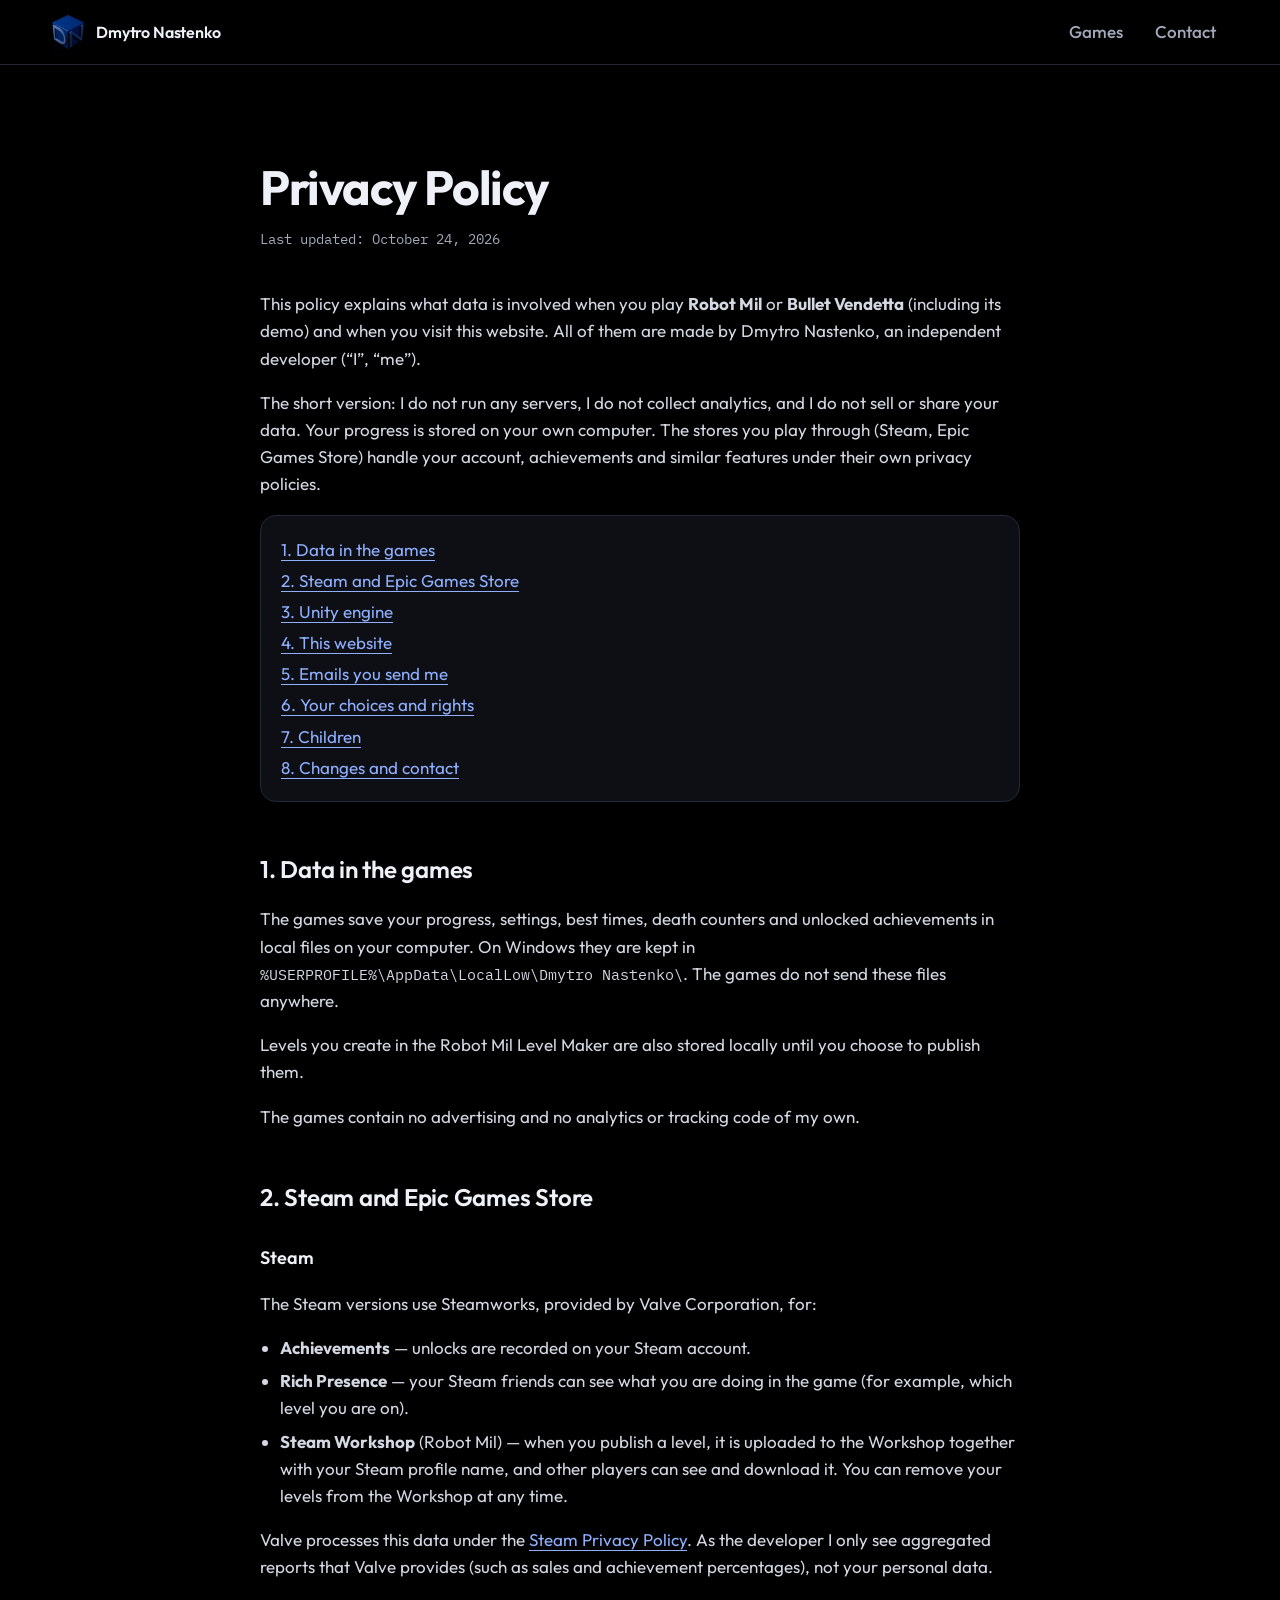
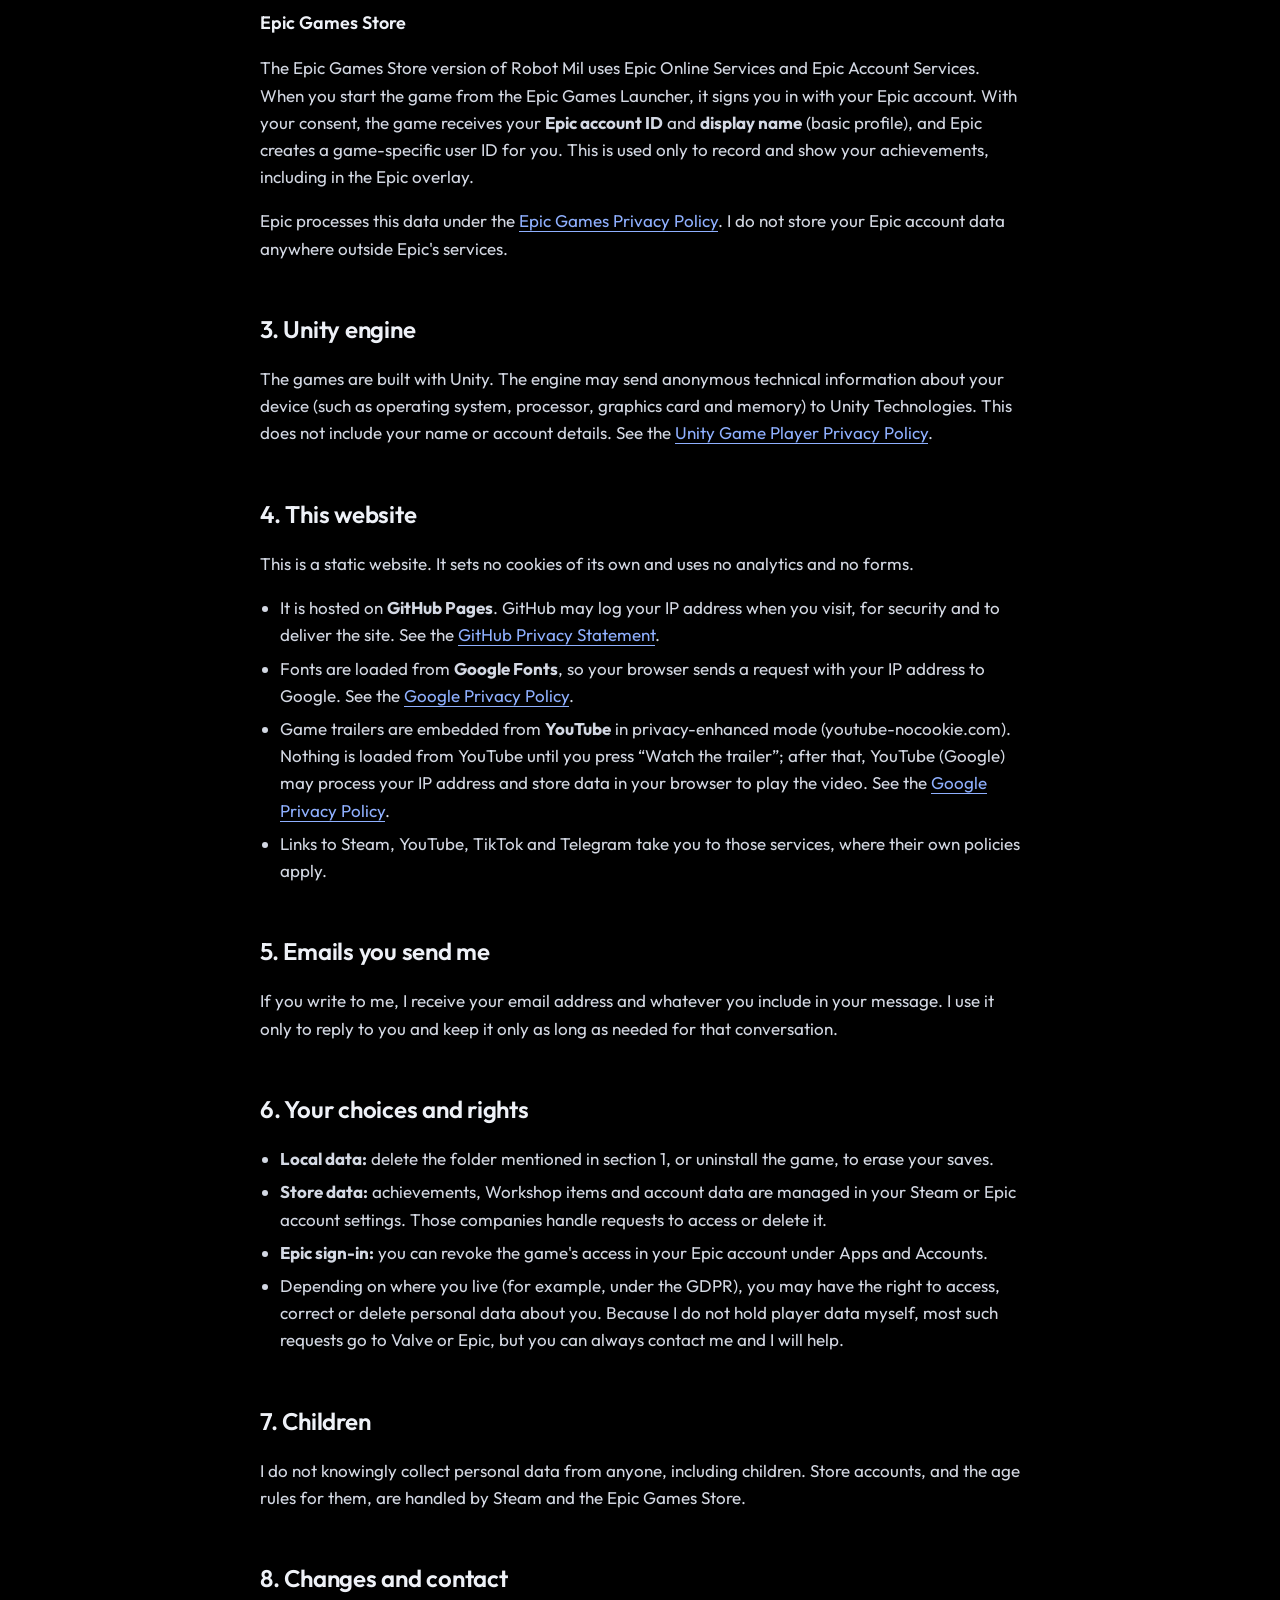
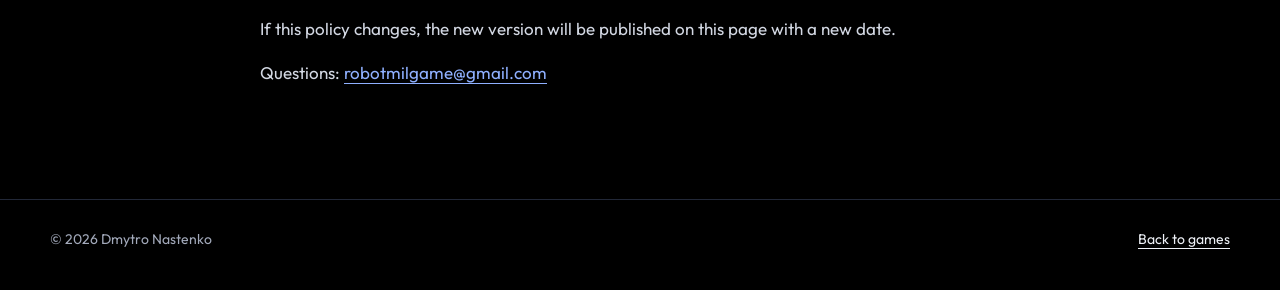
==== privacy.html @ 5d0a9bc9 "Add YouTube trailers and a screenshot lightbox Each game's key art is now a click-to-play poster for" ====
<!doctype html>
<html lang="en">
<head>
  <meta charset="utf-8">
  <meta name="viewport" content="width=device-width, initial-scale=1">
  <title>Privacy Policy — Dmytro Nastenko</title>
  <meta name="description" content="Privacy policy for the games Robot Mil and Bullet Vendetta and for this website.">
  <meta name="theme-color" content="#000000">
  <link rel="icon" href="assets/img/favicon.ico" sizes="any">
  <link rel="icon" href="assets/img/favicon-32.png" type="image/png" sizes="32x32">
  <link rel="apple-touch-icon" href="assets/img/apple-touch-icon.png">
  <link rel="preconnect" href="https://fonts.googleapis.com">
  <link rel="preconnect" href="https://fonts.gstatic.com" crossorigin>
  <link rel="stylesheet" href="https://fonts.googleapis.com/css2?family=IBM+Plex+Mono:wght@400;500&family=Outfit:wght@400;500;600;700&display=swap">
  <link rel="stylesheet" href="assets/css/site.css">
</head>
<body>
  <a class="skip" href="#main">Skip to content</a>

  <header class="top top--static">
    <div class="wrap">
      <a class="wordmark" href="./" aria-label="Dmytro Nastenko, home">
        <img src="assets/img/logo.webp" width="36" height="36" alt="">
        <span>Dmytro Nastenko</span>
      </a>
      <nav aria-label="Main">
        <ul class="nav">
          <li><a href="./#robot-mil">Games</a></li>
          <li><a href="./#contact">Contact</a></li>
        </ul>
      </nav>
    </div>
  </header>

  <main id="main" class="legal">
    <div class="wrap">
      <h1>Privacy Policy</h1>
      <p class="updated">Last updated: October 24, 2026</p>

      <p>This policy explains what data is involved when you play <strong>Robot Mil</strong> or <strong>Bullet Vendetta</strong> (including its demo) and when you visit this website. All of them are made by Dmytro Nastenko, an independent developer (“I”, “me”).</p>
      <p>The short version: I do not run any servers, I do not collect analytics, and I do not sell or share your data. Your progress is stored on your own computer. The stores you play through (Steam, Epic Games Store) handle your account, achievements and similar features under their own privacy policies.</p>

      <nav aria-label="On this page">
        <ul class="toc">
          <li><a href="#games">1. Data in the games</a></li>
          <li><a href="#stores">2. Steam and Epic Games Store</a></li>
          <li><a href="#engine">3. Unity engine</a></li>
          <li><a href="#website">4. This website</a></li>
          <li><a href="#contact-me">5. Emails you send me</a></li>
          <li><a href="#rights">6. Your choices and rights</a></li>
          <li><a href="#children">7. Children</a></li>
          <li><a href="#changes">8. Changes and contact</a></li>
        </ul>
      </nav>

      <h2 id="games">1. Data in the games</h2>
      <p>The games save your progress, settings, best times, death counters and unlocked achievements in local files on your computer. On Windows they are kept in <code>%USERPROFILE%\AppData\LocalLow\Dmytro Nastenko\</code>. The games do not send these files anywhere.</p>
      <p>Levels you create in the Robot Mil Level Maker are also stored locally until you choose to publish them.</p>
      <p>The games contain no advertising and no analytics or tracking code of my own.</p>

      <h2 id="stores">2. Steam and Epic Games Store</h2>

      <h3>Steam</h3>
      <p>The Steam versions use Steamworks, provided by Valve Corporation, for:</p>
      <ul>
        <li><strong>Achievements</strong> — unlocks are recorded on your Steam account.</li>
        <li><strong>Rich Presence</strong> — your Steam friends can see what you are doing in the game (for example, which level you are on).</li>
        <li><strong>Steam Workshop</strong> (Robot Mil) — when you publish a level, it is uploaded to the Workshop together with your Steam profile name, and other players can see and download it. You can remove your levels from the Workshop at any time.</li>
      </ul>
      <p>Valve processes this data under the <a href="https://store.steampowered.com/privacy_agreement/" rel="noopener">Steam Privacy Policy</a>. As the developer I only see aggregated reports that Valve provides (such as sales and achievement percentages), not your personal data.</p>

      <h3>Epic Games Store</h3>
      <p>The Epic Games Store version of Robot Mil uses Epic Online Services and Epic Account Services. When you start the game from the Epic Games Launcher, it signs you in with your Epic account. With your consent, the game receives your <strong>Epic account ID</strong> and <strong>display name</strong> (basic profile), and Epic creates a game-specific user ID for you. This is used only to record and show your achievements, including in the Epic overlay.</p>
      <p>Epic processes this data under the <a href="https://www.epicgames.com/site/privacypolicy" rel="noopener">Epic Games Privacy Policy</a>. I do not store your Epic account data anywhere outside Epic's services.</p>

      <h2 id="engine">3. Unity engine</h2>
      <p>The games are built with Unity. The engine may send anonymous technical information about your device (such as operating system, processor, graphics card and memory) to Unity Technologies. This does not include your name or account details. See the <a href="https://unity.com/legal/game-player-and-app-user-privacy-policy" rel="noopener">Unity Game Player Privacy Policy</a>.</p>

      <h2 id="website">4. This website</h2>
      <p>This is a static website. It sets no cookies of its own and uses no analytics and no forms.</p>
      <ul>
        <li>It is hosted on <strong>GitHub Pages</strong>. GitHub may log your IP address when you visit, for security and to deliver the site. See the <a href="https://docs.github.com/en/site-policy/privacy-policies/github-general-privacy-statement" rel="noopener">GitHub Privacy Statement</a>.</li>
        <li>Fonts are loaded from <strong>Google Fonts</strong>, so your browser sends a request with your IP address to Google. See the <a href="https://policies.google.com/privacy" rel="noopener">Google Privacy Policy</a>.</li>
        <li>Game trailers are embedded from <strong>YouTube</strong> in privacy-enhanced mode (youtube-nocookie.com). Nothing is loaded from YouTube until you press “Watch the trailer”; after that, YouTube (Google) may process your IP address and store data in your browser to play the video. See the <a href="https://policies.google.com/privacy" rel="noopener">Google Privacy Policy</a>.</li>
        <li>Links to Steam, YouTube, TikTok and Telegram take you to those services, where their own policies apply.</li>
      </ul>

      <h2 id="contact-me">5. Emails you send me</h2>
      <p>If you write to me, I receive your email address and whatever you include in your message. I use it only to reply to you and keep it only as long as needed for that conversation.</p>

      <h2 id="rights">6. Your choices and rights</h2>
      <ul>
        <li><strong>Local data:</strong> delete the folder mentioned in section 1, or uninstall the game, to erase your saves.</li>
        <li><strong>Store data:</strong> achievements, Workshop items and account data are managed in your Steam or Epic account settings. Those companies handle requests to access or delete it.</li>
        <li><strong>Epic sign-in:</strong> you can revoke the game's access in your Epic account under Apps and Accounts.</li>
        <li>Depending on where you live (for example, under the GDPR), you may have the right to access, correct or delete personal data about you. Because I do not hold player data myself, most such requests go to Valve or Epic, but you can always contact me and I will help.</li>
      </ul>

      <h2 id="children">7. Children</h2>
      <p>I do not knowingly collect personal data from anyone, including children. Store accounts, and the age rules for them, are handled by Steam and the Epic Games Store.</p>

      <h2 id="changes">8. Changes and contact</h2>
      <p>If this policy changes, the new version will be published on this page with a new date.</p>
      <p>Questions: <a href="mailto:robotmilgame@gmail.com">robotmilgame@gmail.com</a></p>
    </div>
  </main>

  <footer class="foot">
    <div class="wrap">
      <span>© 2026 Dmytro Nastenko</span>
      <a href="./">Back to games</a>
    </div>
  </footer>
</body>
</html>
---- assets/css/site.css ----
:root {
  --bg: #000;
  --surface: #0d0f15;
  --surface-2: #141824;
  --line: #222838;
  --text: #eef1f7;
  --muted: #a2a9ba;
  --focus: #8fb0ff;

  /* Studio blue, taken from the DN cube */
  --brand: #2f5ae8;
  --brand-deep: #002e7d;
  --brand-soft: #8fb0ff;

  --rm: #3f51e8;
  --rm-soft: #8f9bff;
  --bv: #d8331f;
  --bv-soft: #f2a23a;

  --display: "Outfit", system-ui, -apple-system, "Segoe UI", sans-serif;
  --sans: "Outfit", system-ui, -apple-system, "Segoe UI", sans-serif;
  --mono: "IBM Plex Mono", ui-monospace, "Cascadia Mono", monospace;

  --radius: 16px;
  --radius-sm: 10px;
  --wrap: 1180px;
  --gutter: clamp(16px, 4vw, 40px);
  --ease: cubic-bezier(0.2, 0.7, 0.2, 1);
}

*,
*::before,
*::after {
  box-sizing: border-box;
}

body {
  margin: 0;
  background: var(--bg);
  color: var(--text);
  font: 400 1.0625rem/1.6 var(--sans);
  -webkit-font-smoothing: antialiased;
}

img {
  display: block;
  max-width: 100%;
  height: auto;
}

a {
  color: inherit;
}

:focus-visible {
  outline: 3px solid var(--focus);
  outline-offset: 3px;
  border-radius: 4px;
}

.wrap {
  width: min(100% - 2 * var(--gutter), var(--wrap));
  margin-inline: auto;
}

.skip {
  position: absolute;
  left: 8px;
  top: -60px;
  z-index: 50;
  padding: 10px 14px;
  border-radius: var(--radius-sm);
  background: var(--focus);
  color: #000;
  font-weight: 600;
  text-decoration: none;
}

.skip:focus {
  top: 8px;
}

/* ---------- Header ---------- */

.top {
  position: fixed;
  inset: 0 0 auto;
  z-index: 20;
  background: rgb(0 0 0 / 0.55);
  backdrop-filter: blur(12px);
  -webkit-backdrop-filter: blur(12px);
  border-bottom: 1px solid rgb(255 255 255 / 0.06);
}

.top--static {
  position: static;
  background: transparent;
  backdrop-filter: none;
  -webkit-backdrop-filter: none;
  border-bottom-color: var(--line);
}

.top .wrap {
  display: flex;
  align-items: center;
  justify-content: space-between;
  gap: 16px;
  min-height: 64px;
}

.wordmark {
  display: inline-flex;
  align-items: center;
  gap: 10px;
  font: 600 1rem/1 var(--display);
  letter-spacing: -0.01em;
  text-decoration: none;
}

.wordmark img {
  width: 36px;
  height: 36px;
  flex: none;
  border-radius: 7px;
}

.nav {
  display: flex;
  gap: 4px;
  margin: 0;
  padding: 0;
  list-style: none;
}

.nav a {
  display: inline-flex;
  align-items: center;
  min-height: 44px;
  padding: 0 14px;
  border-radius: 999px;
  font-weight: 500;
  color: var(--muted);
  text-decoration: none;
  transition: color 0.2s, background-color 0.2s;
}

.nav a:hover {
  color: var(--text);
  background: rgb(255 255 255 / 0.06);
}

/* ---------- Scroll intro (DN cube) ---------- */

.intro {
  position: relative;
  height: 280vh;
  background: #000;
}

.intro__stage {
  position: sticky;
  top: 0;
  height: 100vh;
  height: 100svh;
  overflow: hidden;
}

.intro__canvas {
  position: absolute;
  inset: 0;
  width: 100%;
  height: 100%;
}

.intro__copy {
  position: absolute;
  inset: auto 0 0;
  padding-bottom: clamp(28px, 6vh, 64px);
  background: linear-gradient(to top, #000 35%, rgb(0 0 0 / 0));
  padding-top: 96px;
}

.eyebrow {
  margin: 0 0 12px;
  font: 500 0.8125rem/1.5 var(--mono);
  letter-spacing: 0.04em;
  text-transform: uppercase;
  color: var(--brand-soft);
}

.intro h1 {
  margin: 0;
  font: 700 clamp(2.5rem, 7vw, 5.5rem)/1 var(--display);
  letter-spacing: -0.035em;
}

.intro__more {
  display: grid;
  grid-template-columns: minmax(0, 1.1fr) minmax(0, 1fr);
  gap: 20px 48px;
  align-items: end;
  margin-top: 20px;
}

.intro__more p {
  max-width: 52ch;
  margin: 0;
  font-size: 1.125rem;
  color: var(--muted);
}

.games-index {
  display: grid;
  grid-template-columns: 1fr 1fr;
  gap: 10px;
  margin: 0;
  padding: 0;
  list-style: none;
}

.games-index a {
  display: block;
  height: 100%;
  padding: 14px 16px;
  border: 1px solid var(--line);
  border-radius: var(--radius-sm);
  background: rgb(13 15 21 / 0.8);
  text-decoration: none;
  transition: border-color 0.2s, background-color 0.2s;
}

.games-index a:hover {
  border-color: var(--brand);
  background: var(--surface-2);
}

.games-index strong {
  display: block;
  font-weight: 600;
}

.games-index small {
  display: block;
  font-size: 0.875rem;
  color: var(--muted);
}

.scroll-cue {
  position: absolute;
  left: 50%;
  bottom: 18px;
  display: flex;
  flex-direction: column;
  align-items: center;
  gap: 6px;
  translate: -50% 0;
  font: 500 0.75rem var(--mono);
  letter-spacing: 0.08em;
  text-transform: uppercase;
  color: var(--muted);
  transition: opacity 0.3s;
}

.scroll-cue span {
  width: 1px;
  height: 28px;
  background: linear-gradient(var(--brand-soft), transparent);
}

/* Scroll states, set by intro.js. Without JS everything is simply visible. */
.js .intro__copy {
  pointer-events: none;
}

.js .intro__more {
  opacity: 0;
  translate: 0 16px;
  transition: opacity 0.5s var(--ease), translate 0.5s var(--ease);
}

.js .intro.is-revealed .intro__more {
  opacity: 1;
  translate: 0 0;
}

.js .intro.is-revealed .intro__copy {
  pointer-events: auto;
}

.intro.is-scrolled .scroll-cue {
  opacity: 0;
}

.no-js-hide {
  display: none;
}

.js .no-js-hide {
  display: flex;
}

/* ---------- Game sections ---------- */

.game {
  --accent: var(--rm);
  --accent-soft: var(--rm-soft);
  padding: clamp(64px, 9vw, 120px) 0;
  border-top: 1px solid var(--line);
  scroll-margin-top: 64px;
  background:
    radial-gradient(60% 50% at 15% 0%, rgb(63 81 232 / 0.12), transparent 70%),
    var(--bg);
}

.game--bv {
  --accent: var(--bv);
  --accent-soft: var(--bv-soft);
  background:
    radial-gradient(60% 50% at 85% 0%, rgb(216 51 31 / 0.12), transparent 70%),
    var(--bg);
}

.game__grid {
  display: grid;
  grid-template-columns: minmax(0, 1.35fr) minmax(0, 1fr);
  gap: clamp(28px, 4vw, 56px);
  align-items: center;
}

.game--bv .game__media {
  order: 2;
}

.trailer {
  position: relative;
  aspect-ratio: 16 / 9;
  overflow: hidden;
  border: 1px solid var(--line);
  border-radius: var(--radius);
  background: #000;
  box-shadow: 0 30px 80px -30px rgb(0 0 0 / 0.9);
}

.trailer img,
.trailer iframe {
  display: block;
  width: 100%;
  height: 100%;
  border: 0;
  object-fit: cover;
}

.trailer::after {
  content: "";
  position: absolute;
  inset: 0;
  background: linear-gradient(to top, rgb(0 0 0 / 0.55), transparent 55%);
  pointer-events: none;
  transition: opacity 0.2s;
}

.trailer.is-playing::after {
  display: none;
}

.trailer__play {
  position: absolute;
  inset: 0;
  z-index: 1;
  display: flex;
  align-items: flex-end;
  padding: 20px;
  border-radius: inherit;
  color: #0a0b10;
  text-decoration: none;
}

.trailer__pill {
  display: inline-flex;
  align-items: center;
  gap: 10px;
  min-height: 48px;
  padding: 0 20px 0 12px;
  border-radius: 999px;
  background: rgb(255 255 255 / 0.94);
  font-weight: 600;
  box-shadow: 0 10px 30px -10px rgb(0 0 0 / 0.8);
  transition: transform 0.2s var(--ease), background-color 0.2s;
}

.trailer__pill svg {
  width: 28px;
  height: 28px;
  padding: 6px;
  border-radius: 50%;
  background: var(--accent);
  color: #fff;
}

.trailer__play:hover .trailer__pill {
  transform: scale(1.04);
  background: #fff;
}

.trailer__play:focus-visible {
  outline-offset: -4px;
}

.trailer img {
  transition: transform 0.4s var(--ease);
}

.trailer:has(.trailer__play:hover) img {
  transform: scale(1.02);
}

.trailer__note {
  margin: 10px 0 0;
  font-size: 0.8125rem;
  color: var(--muted);
}

.tag {
  display: inline-flex;
  align-items: center;
  gap: 8px;
  margin: 0 0 16px;
  padding: 6px 12px;
  border: 1px solid var(--line);
  border-radius: 999px;
  font: 500 0.8125rem/1.4 var(--mono);
  color: var(--muted);
}

.tag::before {
  content: "";
  width: 8px;
  height: 8px;
  border-radius: 50%;
  background: var(--accent);
}

.game h2 {
  margin: 0;
  font: 700 clamp(2rem, 4.4vw, 3.25rem)/1.05 var(--display);
  letter-spacing: -0.03em;
}

.game__lede {
  margin: 18px 0 0;
  font-size: 1.125rem;
  color: #d3d8e3;
}

.facts {
  display: grid;
  grid-template-columns: max-content 1fr;
  gap: 8px 20px;
  margin: 26px 0 0;
  padding: 20px 0 0;
  border-top: 1px solid var(--line);
  font-size: 0.9375rem;
}

.facts dt {
  font-family: var(--mono);
  font-size: 0.875rem;
  color: var(--muted);
}

.facts dd {
  margin: 0;
}

.actions {
  display: flex;
  flex-wrap: wrap;
  gap: 12px;
  margin: 28px 0 0;
}

.btn {
  display: inline-flex;
  align-items: center;
  gap: 10px;
  min-height: 48px;
  padding: 0 22px;
  border: 1px solid var(--accent);
  border-radius: 999px;
  background: var(--accent);
  color: #fff;
  font-weight: 600;
  text-decoration: none;
  transition: transform 0.2s var(--ease), box-shadow 0.2s var(--ease), background-color 0.2s;
}

.btn:hover {
  transform: translateY(-2px);
  box-shadow: 0 10px 28px -10px var(--accent);
}

.btn:active {
  transform: translateY(0);
}

.btn--ghost {
  border-color: var(--line);
  background: transparent;
  color: var(--text);
}

.btn--ghost:hover {
  border-color: var(--accent);
  box-shadow: none;
}

.btn svg {
  width: 18px;
  height: 18px;
  flex: none;
}

.note {
  margin: 14px 0 0;
  font-size: 0.875rem;
  color: var(--muted);
}

.features {
  display: grid;
  grid-template-columns: repeat(3, minmax(0, 1fr));
  gap: 12px;
  margin: clamp(40px, 6vw, 64px) 0 0;
  padding: 0;
  list-style: none;
}

.features li {
  padding: 22px;
  border: 1px solid var(--line);
  border-radius: var(--radius);
  background: var(--surface);
}

.features h3 {
  display: flex;
  align-items: center;
  gap: 10px;
  margin: 0 0 6px;
  font-size: 1.0625rem;
  font-weight: 600;
}

.features h3::before {
  content: "";
  width: 6px;
  height: 18px;
  flex: none;
  border-radius: 3px;
  background: var(--accent);
}

.features p {
  margin: 0;
  font-size: 0.9375rem;
  color: var(--muted);
}

.shots {
  display: grid;
  grid-template-columns: repeat(4, minmax(0, 1fr));
  gap: 12px;
  margin: 12px 0 0;
  padding: 0;
  list-style: none;
}

.shots img {
  width: 100%;
  aspect-ratio: 16 / 9;
  object-fit: cover;
  border: 1px solid var(--line);
  border-radius: var(--radius-sm);
}

.shot {
  display: block;
  position: relative;
  overflow: hidden;
  border-radius: var(--radius-sm);
  cursor: zoom-in;
}

.shot img {
  transition: transform 0.3s var(--ease), border-color 0.2s;
}

.shot:hover img {
  transform: scale(1.03);
  border-color: var(--accent);
}

/* ---------- Lightbox ---------- */

html:has(.lightbox[open]) {
  overflow: hidden;
}

.lightbox {
  width: 100vw;
  max-width: none;
  height: 100vh;
  height: 100dvh;
  max-height: none;
  margin: 0;
  padding: 0;
  border: 0;
  background: rgb(0 0 0 / 0.92);
  color: var(--text);
  overscroll-behavior: contain;
}

.lightbox::backdrop {
  background: rgb(0 0 0 / 0.6);
}

.lightbox[open] {
  display: grid;
  place-items: center;
  animation: lightbox-in 0.2s var(--ease);
}

@keyframes lightbox-in {
  from {
    opacity: 0;
  }
}

.lightbox__frame {
  display: flex;
  flex-direction: column;
  align-items: center;
  justify-content: center;
  gap: 14px;
  width: 100%;
  height: 100%;
  margin: 0;
  padding: 72px clamp(16px, 8vw, 96px) 64px;
}

.lightbox__img {
  max-width: 100%;
  max-height: calc(100% - 40px);
  object-fit: contain;
  border-radius: var(--radius-sm);
  box-shadow: 0 30px 80px -20px rgb(0 0 0 / 0.9);
  touch-action: pan-y;
  user-select: none;
}

.lightbox__caption {
  max-width: 70ch;
  font-size: 0.9375rem;
  text-align: center;
  color: var(--muted);
}

.lightbox__count {
  position: absolute;
  top: 20px;
  left: 50%;
  translate: -50% 0;
  margin: 0;
  font: 500 0.875rem var(--mono);
  color: var(--muted);
}

.lightbox__btn {
  position: absolute;
  display: grid;
  place-items: center;
  width: 48px;
  height: 48px;
  padding: 0;
  border: 1px solid rgb(255 255 255 / 0.14);
  border-radius: 50%;
  background: rgb(20 24 36 / 0.85);
  color: var(--text);
  cursor: pointer;
  transition: background-color 0.2s, border-color 0.2s;
}

.lightbox__btn:hover {
  border-color: var(--brand-soft);
  background: var(--surface-2);
}

.lightbox__btn svg {
  width: 22px;
  height: 22px;
}

.lightbox__close {
  top: 12px;
  right: 12px;
}

.lightbox__prev,
.lightbox__next {
  top: 50%;
  translate: 0 -50%;
}

.lightbox__prev {
  left: clamp(8px, 2vw, 24px);
}

.lightbox__next {
  right: clamp(8px, 2vw, 24px);
}

.lightbox__btn[hidden] {
  display: none;
}

@media (max-width: 640px) {
  .lightbox__frame {
    padding-inline: 12px;
    padding-bottom: 96px;
  }

  .lightbox__prev,
  .lightbox__next {
    top: auto;
    bottom: 20px;
    translate: none;
  }

  .lightbox__prev {
    left: calc(50% - 60px);
  }

  .lightbox__next {
    right: calc(50% - 60px);
  }
}

/* ---------- Contact ---------- */

.contact {
  padding: clamp(64px, 9vw, 120px) 0;
  border-top: 1px solid var(--line);
  scroll-margin-top: 64px;
}

.contact h2 {
  margin: 0;
  font: 700 clamp(1.75rem, 3.6vw, 2.5rem)/1.1 var(--display);
  letter-spacing: -0.03em;
}

.contact__grid {
  display: grid;
  grid-template-columns: minmax(0, 1fr) minmax(0, 1fr);
  gap: 40px;
  margin-top: 32px;
}

.contact p {
  margin: 0 0 12px;
  color: var(--muted);
}

.mail {
  font: 500 clamp(1.125rem, 2.6vw, 1.5rem) var(--mono);
  text-underline-offset: 6px;
  text-decoration-thickness: 1px;
  word-break: break-all;
}

.mail:hover {
  color: var(--brand-soft);
}

.socials {
  display: grid;
  grid-template-columns: minmax(0, 1fr);
  gap: 10px;
  margin: 0;
  padding: 0;
  list-style: none;
}

.socials a {
  display: flex;
  align-items: center;
  gap: 14px;
  min-height: 60px;
  padding: 0 18px;
  border: 1px solid var(--line);
  border-radius: var(--radius-sm);
  background: var(--surface);
  text-decoration: none;
  font-weight: 600;
  transition: border-color 0.2s, background-color 0.2s;
}

.socials a:hover {
  border-color: var(--brand);
  background: var(--surface-2);
}

.socials svg {
  width: 22px;
  height: 22px;
  flex: none;
}

.socials span {
  min-width: 0;
  margin-left: auto;
  font: 400 0.8125rem var(--mono);
  color: var(--muted);
  overflow: hidden;
  text-overflow: ellipsis;
  white-space: nowrap;
}

/* ---------- Footer ---------- */

.foot {
  border-top: 1px solid var(--line);
  padding: 28px 0 40px;
  font-size: 0.875rem;
  color: var(--muted);
}

.foot .wrap {
  display: flex;
  flex-wrap: wrap;
  justify-content: space-between;
  gap: 12px;
}

.foot a {
  color: var(--text);
  text-underline-offset: 4px;
}

/* ---------- Legal page ---------- */

.legal {
  padding: clamp(48px, 8vw, 96px) 0;
}

.legal .wrap {
  max-width: 760px;
}

.legal h1 {
  margin: 0;
  font: 700 clamp(2rem, 5vw, 3rem)/1.1 var(--display);
  letter-spacing: -0.03em;
}

.legal .updated {
  margin: 14px 0 40px;
  font-family: var(--mono);
  font-size: 0.875rem;
  color: var(--muted);
}

.legal h2 {
  margin: 48px 0 12px;
  font-size: 1.5rem;
  font-weight: 600;
  letter-spacing: -0.01em;
}

.legal h3 {
  margin: 28px 0 8px;
  font-size: 1.125rem;
  font-weight: 600;
}

.legal p,
.legal li {
  color: #d3d8e3;
}

.legal ul {
  padding-left: 1.25rem;
}

.legal li + li {
  margin-top: 6px;
}

.legal a {
  color: var(--brand-soft);
  text-underline-offset: 4px;
}

.legal code {
  font-family: var(--mono);
  font-size: 0.9em;
}

.toc {
  margin: 0;
  padding: 20px 24px;
  border: 1px solid var(--line);
  border-radius: var(--radius);
  background: var(--surface);
  list-style: none;
}

.toc li + li {
  margin-top: 4px;
}

/* ---------- Responsive ---------- */

@media (max-width: 900px) {
  .game__grid,
  .contact__grid,
  .intro__more {
    grid-template-columns: minmax(0, 1fr);
  }

  .game--bv .game__media {
    order: 0;
  }

  .shots {
    grid-template-columns: repeat(2, minmax(0, 1fr));
  }

  .features {
    grid-template-columns: 1fr;
  }
}

@media (max-width: 520px) {
  .wordmark span {
    display: none;
  }

  .nav a {
    padding: 0 10px;
  }

  .games-index {
    grid-template-columns: 1fr;
  }

  .intro__more p {
    font-size: 1rem;
  }
}

@media (prefers-reduced-motion: reduce) {
  .intro {
    height: auto;
  }

  .intro__stage {
    position: relative;
  }

  .js .intro__more {
    opacity: 1;
    translate: none;
    transition: none;
  }

  .js .intro__copy {
    pointer-events: auto;
  }

  .scroll-cue {
    display: none;
  }

  .btn,
  .btn:hover,
  .shot:hover img,
  .trailer:has(.trailer__play:hover) img,
  .trailer__play:hover .trailer__pill {
    transition: none;
    transform: none;
  }

  .lightbox[open] {
    animation: none;
  }
}
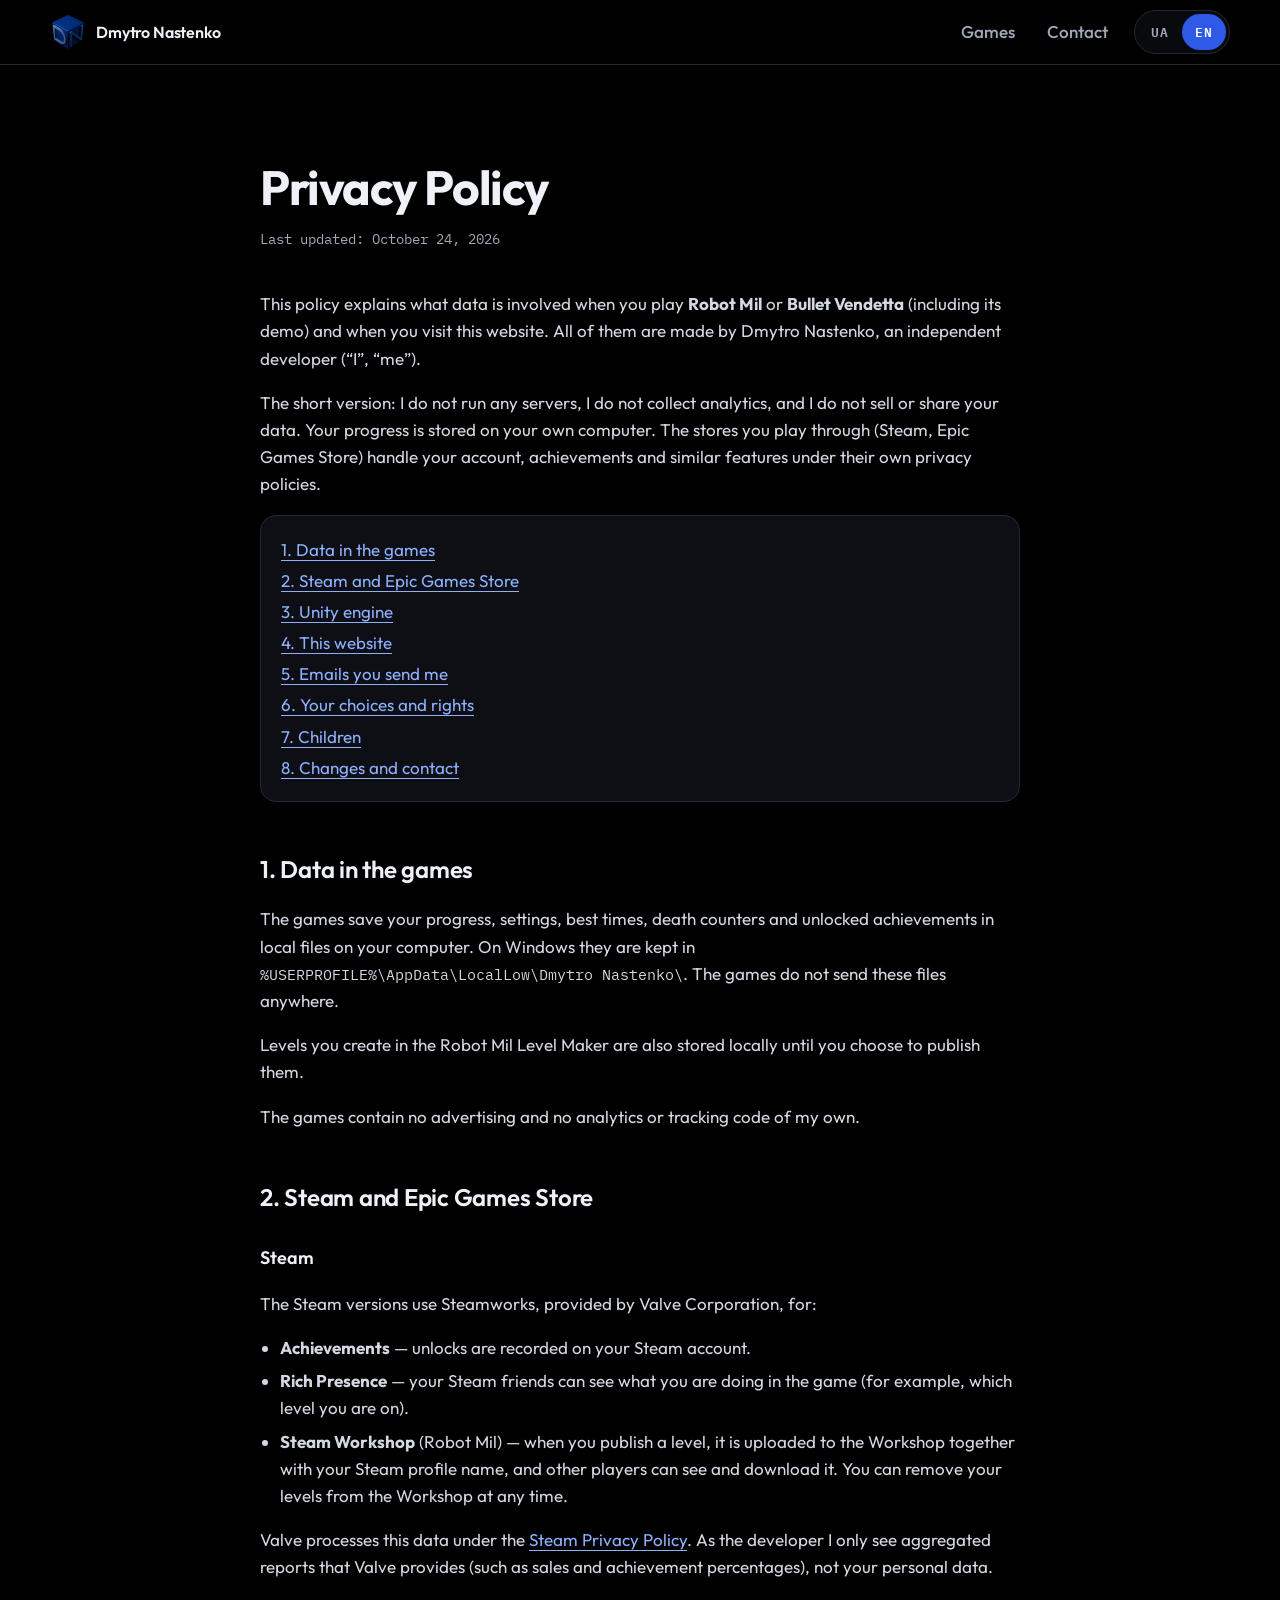
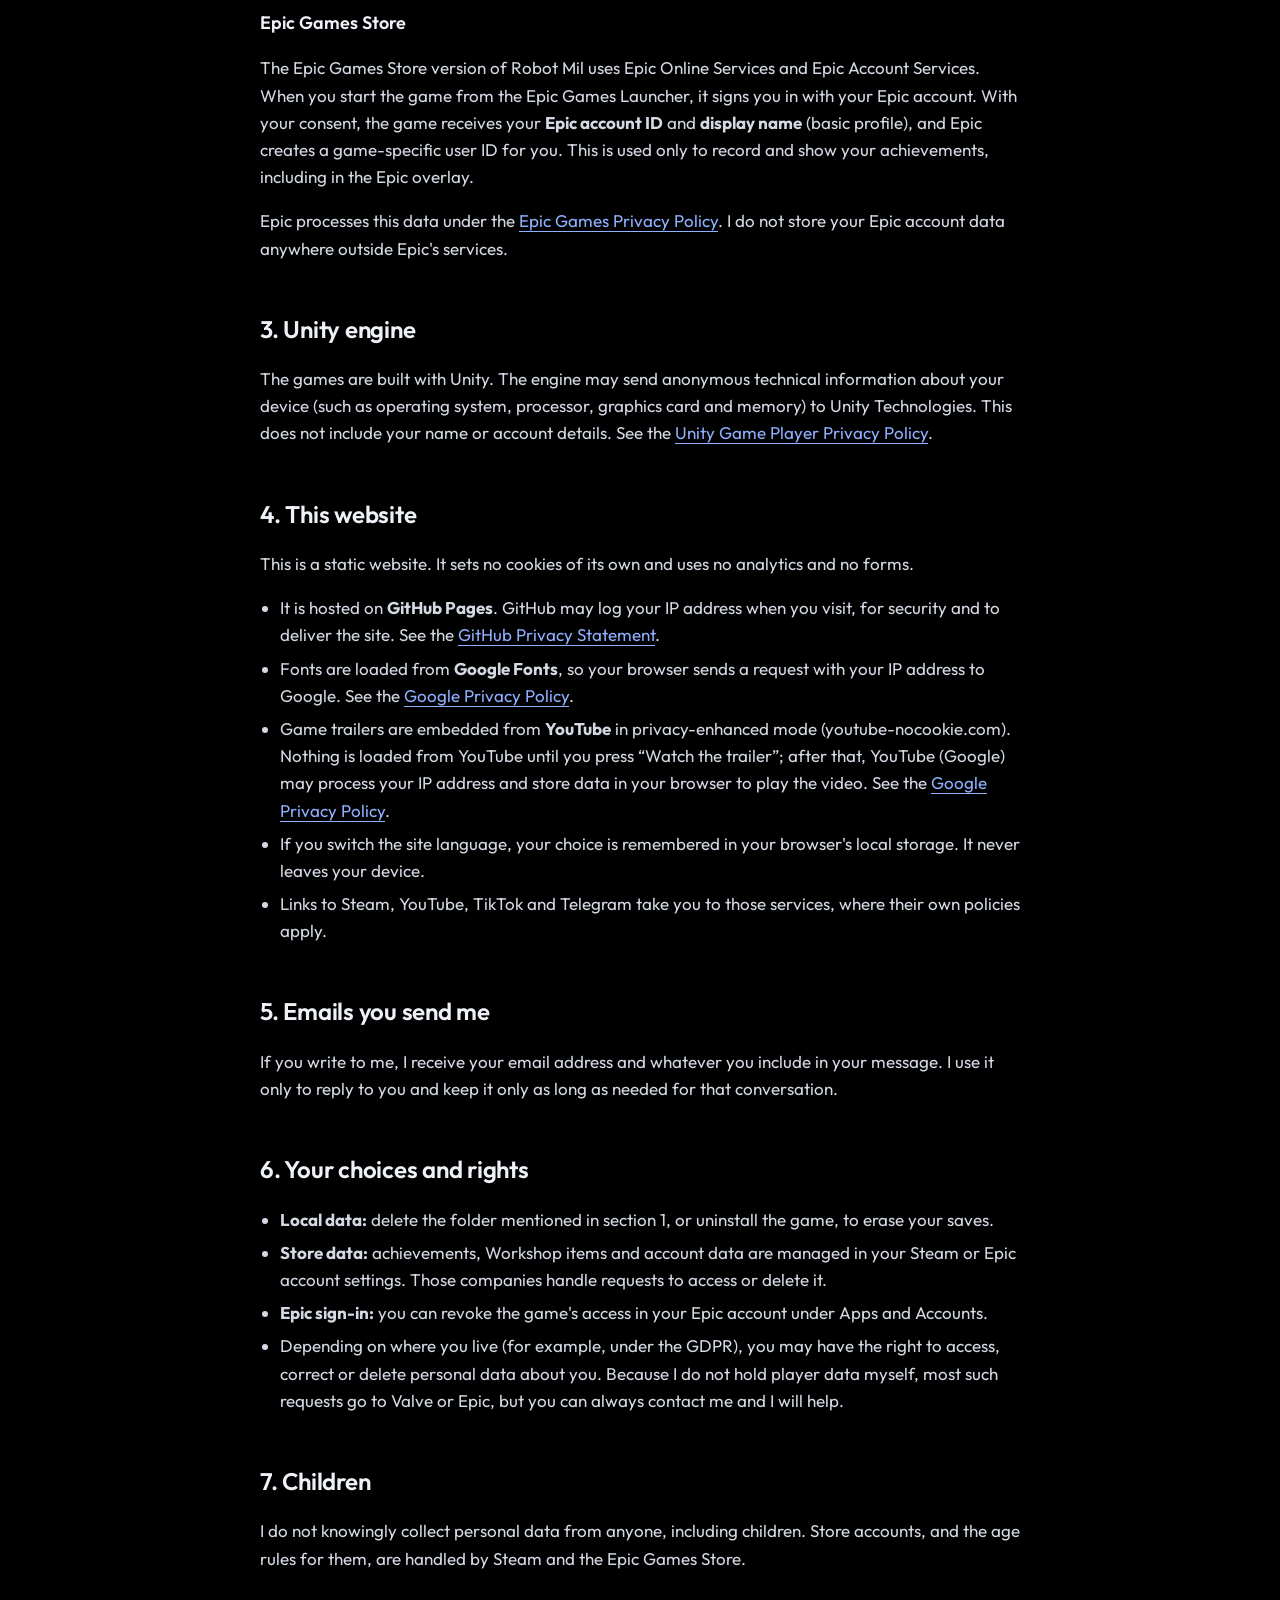
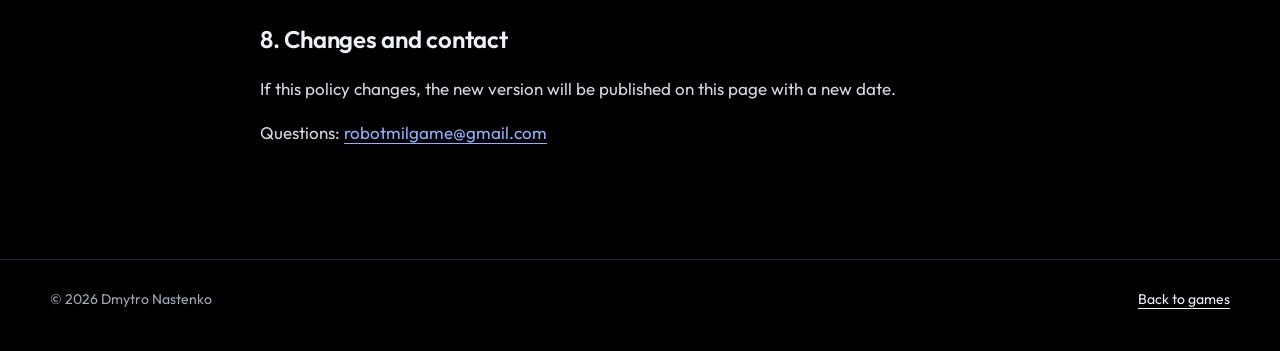
==== commit 31bc0a1b: "Add Ukrainian translation with a UA/EN switch English stays in the HTML; i18n.js swaps in Ukrainian " ====
--- a/privacy.html
+++ b/privacy.html
@@ -3,37 +3,61 @@
 <head>
   <meta charset="utf-8">
   <meta name="viewport" content="width=device-width, initial-scale=1">
-  <title>Privacy Policy — Dmytro Nastenko</title>
-  <meta name="description" content="Privacy policy for the games Robot Mil and Bullet Vendetta and for this website.">
+  <title data-i18n="meta.privacyTitle">Privacy Policy — Dmytro Nastenko</title>
+  <meta name="description" data-i18n-attr="content:meta.privacyDescription" content="Privacy policy for the games Robot Mil and Bullet Vendetta and for this website.">
   <meta name="theme-color" content="#000000">
   <link rel="icon" href="assets/img/favicon.ico" sizes="any">
   <link rel="icon" href="assets/img/favicon-32.png" type="image/png" sizes="32x32">
   <link rel="apple-touch-icon" href="assets/img/apple-touch-icon.png">
   <link rel="preconnect" href="https://fonts.googleapis.com">
   <link rel="preconnect" href="https://fonts.gstatic.com" crossorigin>
-  <link rel="stylesheet" href="https://fonts.googleapis.com/css2?family=IBM+Plex+Mono:wght@400;500&family=Outfit:wght@400;500;600;700&display=swap">
-  <link rel="stylesheet" href="assets/css/site.css">
+  <link rel="stylesheet" href="https://fonts.googleapis.com/css2?family=IBM+Plex+Mono:wght@400;500&family=Manrope:wght@400;500;600;700&family=Outfit:wght@400;500;600;700&display=swap">
+  <link rel="stylesheet" href="assets/css/site.css?v=5b7ae11e">
+  <script>
+    document.documentElement.classList.add("js");
+    (function () {
+      var lang = null;
+      try { lang = localStorage.getItem("lang"); } catch (e) {}
+      if (lang !== "uk" && lang !== "en") {
+        var prefs = navigator.languages || [navigator.language || ""];
+        lang = prefs.some(function (l) { return /^uk\b/i.test(l); }) ? "uk" : "en";
+      }
+      document.documentElement.lang = lang;
+      if (lang !== "en") {
+        document.documentElement.classList.add("i18n-pending");
+        setTimeout(function () { document.documentElement.classList.remove("i18n-pending"); }, 1500);
+      }
+    })();
+  </script>
+  <script src="assets/js/i18n.js?v=6ed2dbba" defer></script>
 </head>
 <body>
-  <a class="skip" href="#main">Skip to content</a>
+  <a class="skip" href="#main" data-i18n="skip">Skip to content</a>
 
   <header class="top top--static">
     <div class="wrap">
-      <a class="wordmark" href="./" aria-label="Dmytro Nastenko, home">
+      <a class="wordmark" href="./" data-i18n-attr="aria-label:nav.home" aria-label="Dmytro Nastenko, home">
         <img src="assets/img/logo.webp" width="36" height="36" alt="">
-        <span>Dmytro Nastenko</span>
+        <span data-i18n="name">Dmytro Nastenko</span>
       </a>
-      <nav aria-label="Main">
-        <ul class="nav">
-          <li><a href="./#robot-mil">Games</a></li>
-          <li><a href="./#contact">Contact</a></li>
-        </ul>
-      </nav>
+      <div class="top__right">
+        <nav data-i18n-attr="aria-label:nav.label" aria-label="Main">
+          <ul class="nav">
+            <li><a href="./#robot-mil" data-i18n="nav.games">Games</a></li>
+            <li><a href="./#contact" data-i18n="nav.contact">Contact</a></li>
+          </ul>
+        </nav>
+        <div class="lang" role="group" data-i18n-attr="aria-label:lang.label" aria-label="Language">
+          <button type="button" data-lang="uk" lang="uk" aria-pressed="false">UA</button>
+          <button type="button" data-lang="en" lang="en" aria-pressed="true">EN</button>
+        </div>
+      </div>
     </div>
   </header>
 
   <main id="main" class="legal">
-    <div class="wrap">
+    <!-- English -->
+    <article class="wrap" data-lang-block="en" lang="en">
       <h1>Privacy Policy</h1>
       <p class="updated">Last updated: October 24, 2026</p>
 
@@ -82,6 +106,7 @@
         <li>It is hosted on <strong>GitHub Pages</strong>. GitHub may log your IP address when you visit, for security and to deliver the site. See the <a href="https://docs.github.com/en/site-policy/privacy-policies/github-general-privacy-statement" rel="noopener">GitHub Privacy Statement</a>.</li>
         <li>Fonts are loaded from <strong>Google Fonts</strong>, so your browser sends a request with your IP address to Google. See the <a href="https://policies.google.com/privacy" rel="noopener">Google Privacy Policy</a>.</li>
         <li>Game trailers are embedded from <strong>YouTube</strong> in privacy-enhanced mode (youtube-nocookie.com). Nothing is loaded from YouTube until you press “Watch the trailer”; after that, YouTube (Google) may process your IP address and store data in your browser to play the video. See the <a href="https://policies.google.com/privacy" rel="noopener">Google Privacy Policy</a>.</li>
+        <li>If you switch the site language, your choice is remembered in your browser's local storage. It never leaves your device.</li>
         <li>Links to Steam, YouTube, TikTok and Telegram take you to those services, where their own policies apply.</li>
       </ul>
 
@@ -102,13 +127,86 @@
       <h2 id="changes">8. Changes and contact</h2>
       <p>If this policy changes, the new version will be published on this page with a new date.</p>
       <p>Questions: <a href="mailto:robotmilgame@gmail.com">robotmilgame@gmail.com</a></p>
-    </div>
+    </article>
+
+    <!-- Українська -->
+    <article class="wrap" data-lang-block="uk" lang="uk">
+      <h1>Політика конфіденційності</h1>
+      <p class="updated">Оновлено: 24 жовтня 2026 року</p>
+
+      <p>Ця політика пояснює, які дані задіяні, коли ви граєте в <strong>Robot Mil</strong> чи <strong>Bullet Vendetta</strong> (зокрема в її демоверсію) і коли відвідуєте цей сайт. Усе це створює Дмитро Настенко, незалежний розробник («я»).</p>
+      <p>Коротко: я не маю власних серверів, не збираю аналітику і не продаю та не передаю ваші дані. Ваш прогрес зберігається на вашому комп'ютері. Магазини, через які ви граєте (Steam, Epic Games Store), обробляють ваш акаунт, досягнення та подібні функції згідно з власними політиками конфіденційності.</p>
+
+      <nav aria-label="На цій сторінці">
+        <ul class="toc">
+          <li><a href="#games-uk">1. Дані в іграх</a></li>
+          <li><a href="#stores-uk">2. Steam та Epic Games Store</a></li>
+          <li><a href="#engine-uk">3. Рушій Unity</a></li>
+          <li><a href="#website-uk">4. Цей сайт</a></li>
+          <li><a href="#contact-me-uk">5. Листи, які ви мені надсилаєте</a></li>
+          <li><a href="#rights-uk">6. Ваш вибір і права</a></li>
+          <li><a href="#children-uk">7. Діти</a></li>
+          <li><a href="#changes-uk">8. Зміни та контакти</a></li>
+        </ul>
+      </nav>
+
+      <h2 id="games-uk">1. Дані в іграх</h2>
+      <p>Ігри зберігають ваш прогрес, налаштування, найкращий час, лічильники смертей і відкриті досягнення в локальних файлах на вашому комп'ютері. У Windows вони лежать у <code>%USERPROFILE%\AppData\LocalLow\Dmytro Nastenko\</code>. Ігри нікуди не надсилають ці файли.</p>
+      <p>Рівні, які ви створюєте в редакторі рівнів Robot Mil, також зберігаються локально, доки ви самі не вирішите їх опублікувати.</p>
+      <p>В іграх немає реклами і немає власного коду аналітики чи стеження.</p>
+
+      <h2 id="stores-uk">2. Steam та Epic Games Store</h2>
+
+      <h3>Steam</h3>
+      <p>Версії для Steam використовують Steamworks від Valve Corporation для:</p>
+      <ul>
+        <li><strong>Досягнень</strong> — відкриті досягнення записуються у ваш акаунт Steam.</li>
+        <li><strong>Rich Presence</strong> — ваші друзі в Steam бачать, що ви робите в грі (наприклад, на якому ви рівні).</li>
+        <li><strong>Steam Workshop</strong> (Robot Mil) — коли ви публікуєте рівень, він завантажується в Workshop разом з іменем вашого профілю Steam, і інші гравці можуть його бачити та завантажувати. Ви можете будь-коли прибрати свої рівні з Workshop.</li>
+      </ul>
+      <p>Valve обробляє ці дані згідно з <a href="https://store.steampowered.com/privacy_agreement/" rel="noopener">Політикою конфіденційності Steam</a>. Як розробник я бачу лише узагальнені звіти, які надає Valve (наприклад, продажі та відсотки отримання досягнень), а не ваші персональні дані.</p>
+
+      <h3>Epic Games Store</h3>
+      <p>Версія Robot Mil для Epic Games Store використовує Epic Online Services та Epic Account Services. Коли ви запускаєте гру з Epic Games Launcher, вона входить у ваш акаунт Epic. За вашою згодою гра отримує ваш <strong>ID акаунта Epic</strong> та <strong>відображуване ім'я</strong> (базовий профіль), а Epic створює для вас окремий ідентифікатор користувача гри. Це використовується лише для запису й показу ваших досягнень, зокрема в оверлеї Epic.</p>
+      <p>Epic обробляє ці дані згідно з <a href="https://www.epicgames.com/site/privacypolicy" rel="noopener">Політикою конфіденційності Epic Games</a>. Я ніде не зберігаю дані вашого акаунта Epic поза сервісами Epic.</p>
+
+      <h2 id="engine-uk">3. Рушій Unity</h2>
+      <p>Ігри створені на Unity. Рушій може надсилати Unity Technologies анонімну технічну інформацію про ваш пристрій (наприклад, операційну систему, процесор, відеокарту та обсяг пам'яті). Вона не містить вашого імені чи даних акаунта. Докладніше — у <a href="https://unity.com/legal/game-player-and-app-user-privacy-policy" rel="noopener">Політиці конфіденційності Unity для гравців</a>.</p>
+
+      <h2 id="website-uk">4. Цей сайт</h2>
+      <p>Це статичний сайт. Він не встановлює власних cookie, не використовує аналітику і не має форм.</p>
+      <ul>
+        <li>Сайт розміщено на <strong>GitHub Pages</strong>. GitHub може записувати вашу IP-адресу під час відвідування — для безпеки та доставки сайту. Див. <a href="https://docs.github.com/en/site-policy/privacy-policies/github-general-privacy-statement" rel="noopener">Заяву про конфіденційність GitHub</a>.</li>
+        <li>Шрифти завантажуються з <strong>Google Fonts</strong>, тож ваш браузер надсилає Google запит із вашою IP-адресою. Див. <a href="https://policies.google.com/privacy" rel="noopener">Політику конфіденційності Google</a>.</li>
+        <li>Трейлери ігор вбудовано з <strong>YouTube</strong> у режимі підвищеної конфіденційності (youtube-nocookie.com). З YouTube нічого не завантажується, доки ви не натиснете «Дивитися трейлер»; після цього YouTube (Google) може обробляти вашу IP-адресу та зберігати дані у вашому браузері для відтворення відео. Див. <a href="https://policies.google.com/privacy" rel="noopener">Політику конфіденційності Google</a>.</li>
+        <li>Якщо ви перемикаєте мову сайту, ваш вибір запам'ятовується в локальному сховищі браузера. Він нікуди не передається.</li>
+        <li>Посилання на Steam, YouTube, TikTok і Telegram ведуть на ці сервіси, де діють їхні власні політики.</li>
+      </ul>
+
+      <h2 id="contact-me-uk">5. Листи, які ви мені надсилаєте</h2>
+      <p>Якщо ви мені пишете, я отримую вашу адресу електронної пошти та все, що ви вкажете в листі. Я використовую це лише для відповіді вам і зберігаю лише стільки, скільки потрібно для цього листування.</p>
+
+      <h2 id="rights-uk">6. Ваш вибір і права</h2>
+      <ul>
+        <li><strong>Локальні дані:</strong> щоб стерти збереження, видаліть теку, вказану в розділі 1, або видаліть гру.</li>
+        <li><strong>Дані магазинів:</strong> досягнення, предмети Workshop і дані акаунта керуються в налаштуваннях вашого акаунта Steam чи Epic. Запити на доступ до них чи їх видалення обробляють ці компанії.</li>
+        <li><strong>Вхід через Epic:</strong> ви можете відкликати доступ гри у своєму акаунті Epic у розділі «Програми та облікові записи» (Apps and Accounts).</li>
+        <li>Залежно від того, де ви живете (наприклад, згідно з GDPR), ви можете мати право на доступ до своїх персональних даних, їх виправлення чи видалення. Оскільки я сам не зберігаю даних гравців, більшість таких запитів стосуються Valve чи Epic, але ви завжди можете звернутися до мене, і я допоможу.</li>
+      </ul>
+
+      <h2 id="children-uk">7. Діти</h2>
+      <p>Я свідомо не збираю персональних даних ні від кого, зокрема від дітей. Акаунтами в магазинах і віковими правилами для них опікуються Steam та Epic Games Store.</p>
+
+      <h2 id="changes-uk">8. Зміни та контакти</h2>
+      <p>Якщо ця політика зміниться, нову версію буде опубліковано на цій сторінці з новою датою.</p>
+      <p>Питання: <a href="mailto:robotmilgame@gmail.com">robotmilgame@gmail.com</a></p>
+    </article>
   </main>
 
   <footer class="foot">
     <div class="wrap">
-      <span>© 2026 Dmytro Nastenko</span>
-      <a href="./">Back to games</a>
+      <span>© 2026 <span data-i18n="name">Dmytro Nastenko</span></span>
+      <a href="./" data-i18n="foot.back">Back to games</a>
     </div>
   </footer>
 </body>
--- a/assets/css/site.css
+++ b/assets/css/site.css
@@ -17,8 +17,9 @@
   --bv: #d8331f;
   --bv-soft: #f2a23a;
 
-  --display: "Outfit", system-ui, -apple-system, "Segoe UI", sans-serif;
-  --sans: "Outfit", system-ui, -apple-system, "Segoe UI", sans-serif;
+  /* Outfit has no Cyrillic; Manrope takes over for Ukrainian text. */
+  --display: "Outfit", "Manrope", system-ui, -apple-system, "Segoe UI", sans-serif;
+  --sans: "Outfit", "Manrope", system-ui, -apple-system, "Segoe UI", sans-serif;
   --mono: "IBM Plex Mono", ui-monospace, "Cascadia Mono", monospace;
 
   --radius: 16px;
@@ -122,6 +123,54 @@
   height: 36px;
   flex: none;
   border-radius: 7px;
+}
+
+.top__right {
+  display: flex;
+  align-items: center;
+  gap: 12px;
+}
+
+.lang {
+  display: inline-flex;
+  padding: 3px;
+  border: 1px solid var(--line);
+  border-radius: 999px;
+  background: rgb(13 15 21 / 0.7);
+}
+
+.lang button {
+  min-width: 44px;
+  min-height: 36px;
+  padding: 0 10px;
+  border: 0;
+  border-radius: 999px;
+  background: transparent;
+  color: var(--muted);
+  font: 600 0.8125rem/1 var(--mono);
+  letter-spacing: 0.04em;
+  cursor: pointer;
+  transition: color 0.2s, background-color 0.2s;
+}
+
+.lang button:hover {
+  color: var(--text);
+}
+
+.lang button[aria-pressed="true"] {
+  background: var(--brand);
+  color: #fff;
+}
+
+/* Hide the page for a moment while Ukrainian strings are swapped in (failsafe in the inline script). */
+.i18n-pending body {
+  visibility: hidden;
+}
+
+/* Privacy policy: one article per language. */
+html:not([lang="uk"]) [data-lang-block="uk"],
+html[lang="uk"] [data-lang-block="en"] {
+  display: none;
 }
 
 .nav {
@@ -261,6 +310,10 @@
   transition: opacity 0.3s;
 }
 
+.scroll-cue b {
+  font-weight: inherit;
+}
+
 .scroll-cue span {
   width: 1px;
   height: 28px;
@@ -322,9 +375,13 @@
 
 .game__grid {
   display: grid;
-  grid-template-columns: minmax(0, 1.35fr) minmax(0, 1fr);
+  grid-template-columns: minmax(0, 1.5fr) minmax(0, 1fr);
   gap: clamp(28px, 4vw, 56px);
   align-items: center;
+}
+
+.game--bv .game__grid {
+  grid-template-columns: minmax(0, 1fr) minmax(0, 1.5fr);
 }
 
 .game--bv .game__media {
@@ -607,21 +664,22 @@
 }
 
 .lightbox {
-  width: 100vw;
+  width: 100%;
   max-width: none;
   height: 100vh;
   height: 100dvh;
   max-height: none;
   margin: 0;
   padding: 0;
+  overflow: hidden;
   border: 0;
-  background: rgb(0 0 0 / 0.92);
+  background: transparent;
   color: var(--text);
   overscroll-behavior: contain;
 }
 
 .lightbox::backdrop {
-  background: rgb(0 0 0 / 0.6);
+  background: rgb(0 0 0 / 0.88);
 }
 
 .lightbox[open] {
@@ -637,42 +695,24 @@
 }
 
 .lightbox__frame {
-  display: flex;
-  flex-direction: column;
-  align-items: center;
-  justify-content: center;
-  gap: 14px;
+  --pad-y: 64px;
+  --pad-x: clamp(12px, 7vw, 88px);
+  display: grid;
+  place-items: center;
   width: 100%;
   height: 100%;
-  margin: 0;
-  padding: 72px clamp(16px, 8vw, 96px) 64px;
+  padding: var(--pad-y) var(--pad-x);
 }
 
 .lightbox__img {
-  max-width: 100%;
-  max-height: calc(100% - 40px);
+  max-width: calc(100vw - 2 * var(--pad-x));
+  max-height: calc(100vh - 2 * var(--pad-y));
+  max-height: calc(100dvh - 2 * var(--pad-y));
   object-fit: contain;
   border-radius: var(--radius-sm);
   box-shadow: 0 30px 80px -20px rgb(0 0 0 / 0.9);
   touch-action: pan-y;
   user-select: none;
-}
-
-.lightbox__caption {
-  max-width: 70ch;
-  font-size: 0.9375rem;
-  text-align: center;
-  color: var(--muted);
-}
-
-.lightbox__count {
-  position: absolute;
-  top: 20px;
-  left: 50%;
-  translate: -50% 0;
-  margin: 0;
-  font: 500 0.875rem var(--mono);
-  color: var(--muted);
 }
 
 .lightbox__btn {
@@ -725,8 +765,8 @@
 
 @media (max-width: 640px) {
   .lightbox__frame {
-    padding-inline: 12px;
-    padding-bottom: 96px;
+    --pad-x: 12px;
+    --pad-y: 88px;
   }
 
   .lightbox__prev,
@@ -923,6 +963,7 @@
 
 @media (max-width: 900px) {
   .game__grid,
+  .game--bv .game__grid,
   .contact__grid,
   .intro__more {
     grid-template-columns: minmax(0, 1fr);
@@ -946,8 +987,17 @@
     display: none;
   }
 
+  .top__right {
+    gap: 6px;
+  }
+
   .nav a {
-    padding: 0 10px;
+    padding: 0 8px;
+  }
+
+  .lang button {
+    min-width: 40px;
+    padding: 0 8px;
   }
 
   .games-index {
